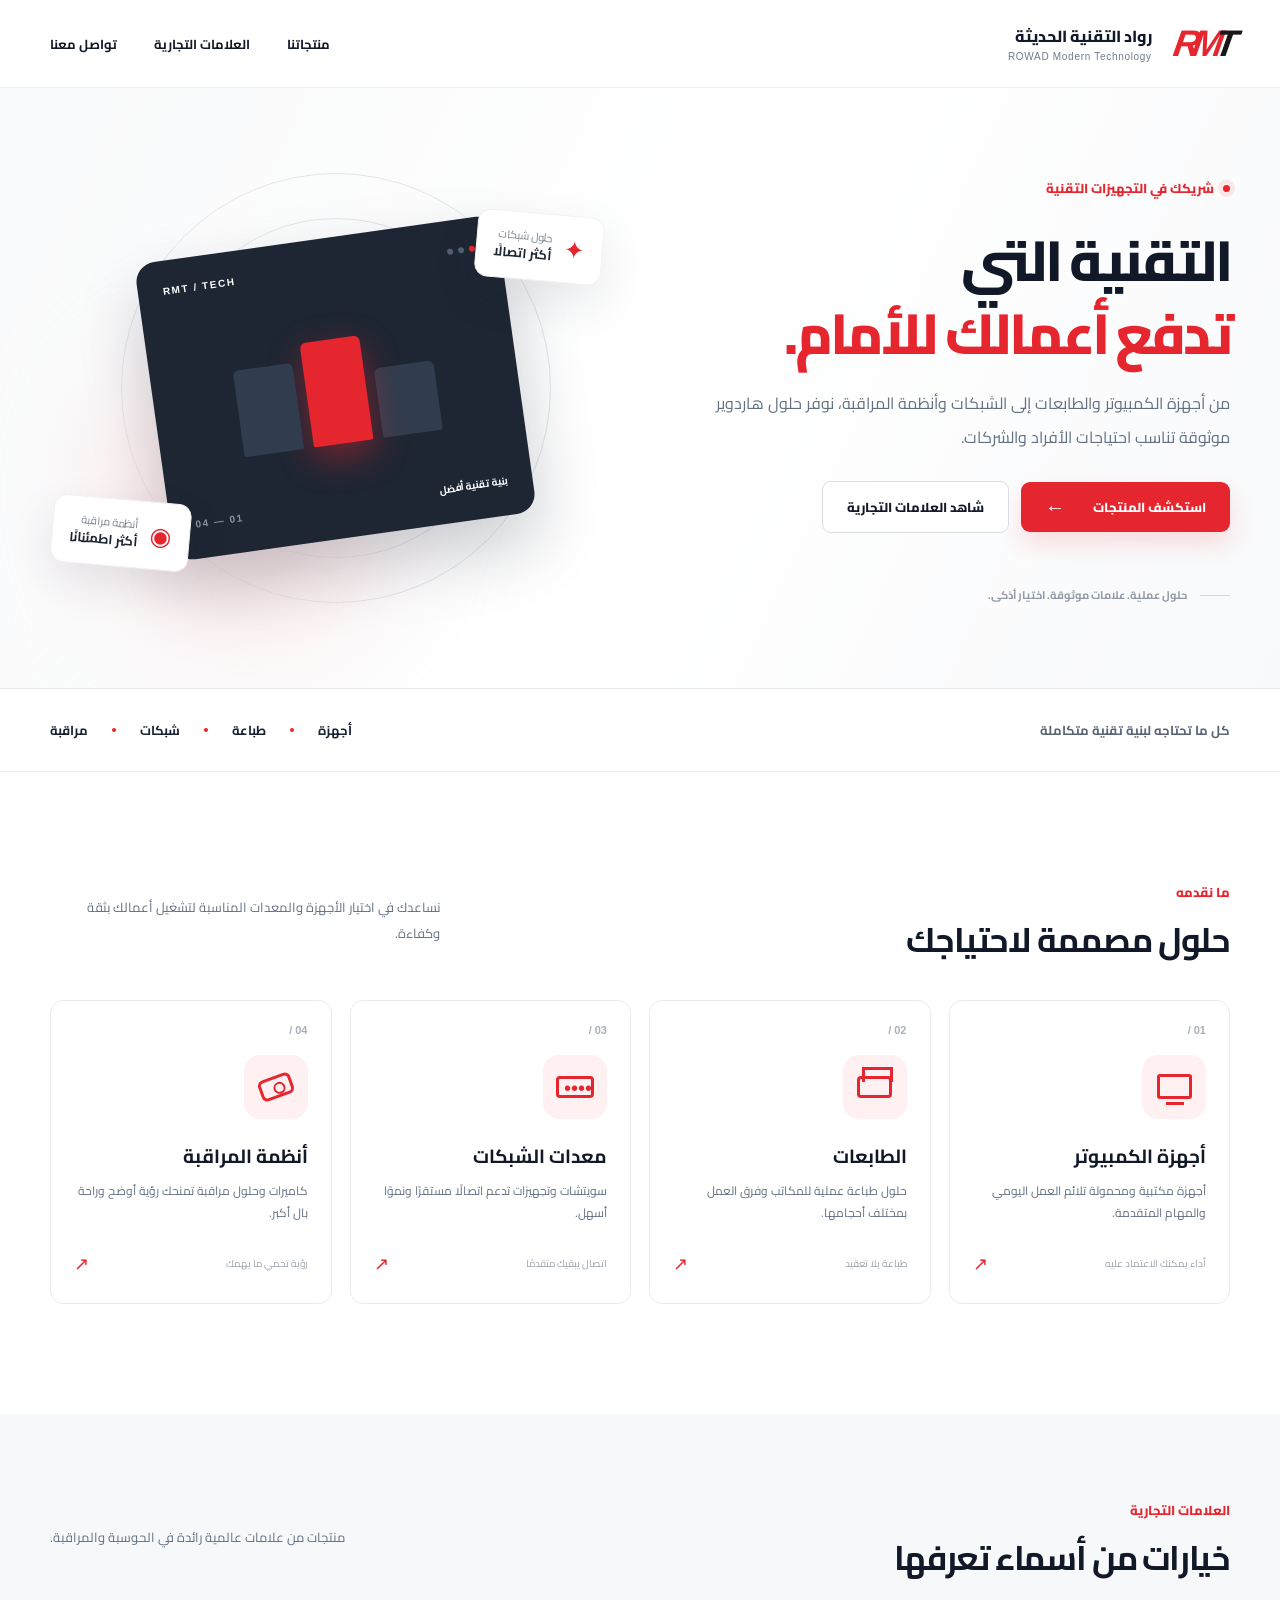
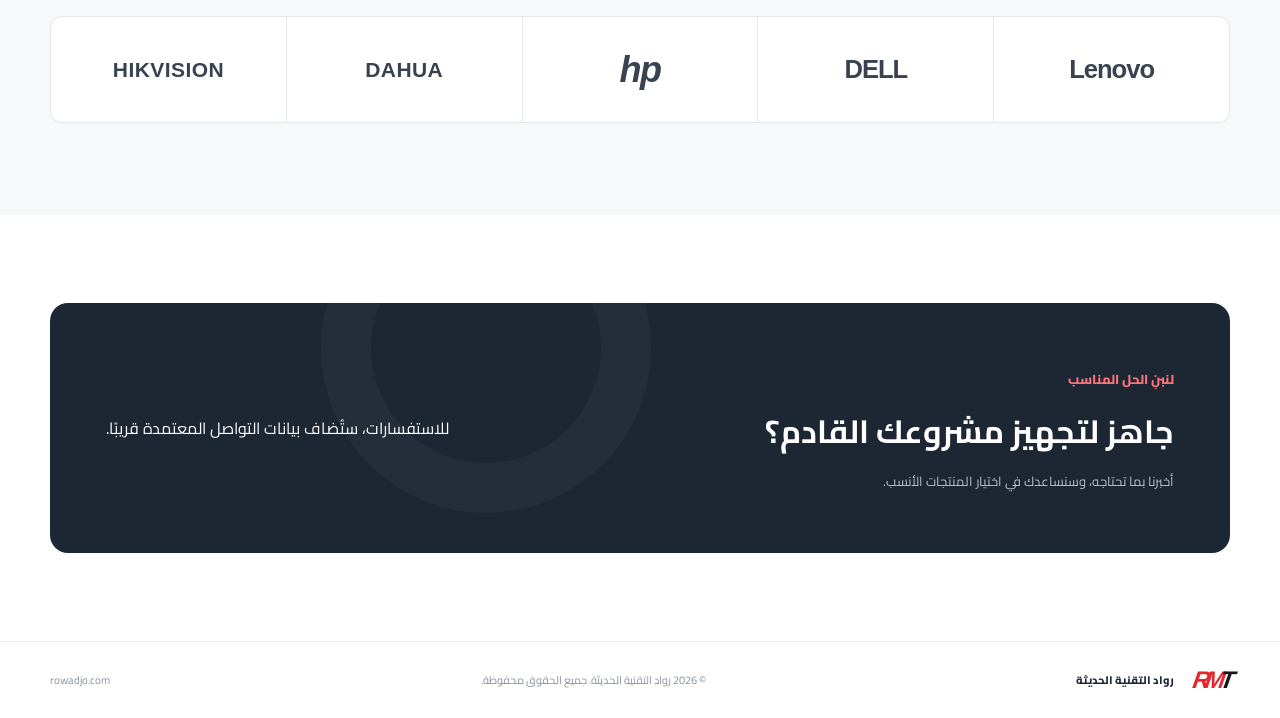
==== index.html @ 0570c7be "Build Rowad Modern Technology website" ====
<!doctype html>
<html lang="ar" dir="rtl">
<head>
  <meta charset="utf-8">
  <meta name="viewport" content="width=device-width, initial-scale=1">
  <meta name="theme-color" content="#111827">
  <meta name="description" content="رواد التقنية الحديثة: حلول أجهزة الكمبيوتر والطابعات والشبكات وأنظمة المراقبة من علامات عالمية موثوقة في الأردن.">
  <title>رواد التقنية الحديثة | حلول تقنية لعملك</title>
  <link rel="icon" href="favicon.svg" type="image/svg+xml">
  <link rel="preconnect" href="https://fonts.googleapis.com">
  <link rel="preconnect" href="https://fonts.gstatic.com" crossorigin>
  <link href="https://fonts.googleapis.com/css2?family=Cairo:wght@400;500;600;700;800&display=swap" rel="stylesheet">
  <link rel="stylesheet" href="styles.css">
</head>
<body>
  <header class="site-header">
    <div class="container nav">
      <a class="brand" href="#top" aria-label="رواد التقنية الحديثة - الرئيسية">
        <span class="brand-mark" dir="ltr"><b>R</b><b>M</b><b>T</b></span>
        <span class="brand-copy"><strong>رواد التقنية الحديثة</strong><small>ROWAD Modern Technology</small></span>
      </a>
      <nav aria-label="التنقل الرئيسي"><a href="#solutions">منتجاتنا</a><a href="#brands">العلامات التجارية</a><a href="#contact">تواصل معنا</a></nav>
    </div>
  </header>
  <main id="top">
    <section class="hero">
      <div class="container hero-grid">
        <div class="hero-copy">
          <span class="eyebrow"><i></i> شريكك في التجهيزات التقنية</span>
          <h1>التقنية التي<br><em>تدفع أعمالك للأمام.</em></h1>
          <p>من أجهزة الكمبيوتر والطابعات إلى الشبكات وأنظمة المراقبة، نوفر حلول هاردوير موثوقة تناسب احتياجات الأفراد والشركات.</p>
          <div class="hero-actions"><a class="button button-primary" href="#solutions">استكشف المنتجات <span>←</span></a><a class="button button-ghost" href="#brands">شاهد العلامات التجارية</a></div>
          <div class="hero-note"><span class="line"></span> حلول عملية. علامات موثوقة. اختيار أذكى.</div>
        </div>
        <div class="hero-art" aria-hidden="true"><div class="orbit orbit-one"></div><div class="orbit orbit-two"></div><div class="art-card main-card"><div class="art-card-top"><span class="dots"><i></i><i></i><i></i></span><span>RMT / TECH</span></div><div class="screen-symbol"><div></div><div></div><div></div></div><div class="art-card-bottom"><span>بنية تقنية أفضل</span><b>01 — 04</b></div></div><div class="float-card float-network"><span class="icon">✦</span><span>حلول شبكات<br><b>أكثر اتصالًا</b></span></div><div class="float-card float-security"><span class="icon">◉</span><span>أنظمة مراقبة<br><b>أكثر اطمئنانًا</b></span></div><div class="red-glow"></div></div>
      </div>
    </section>
    <section class="trust-strip"><div class="container"><span>كل ما تحتاجه لبنية تقنية متكاملة</span><div><b>أجهزة</b><i></i><b>طباعة</b><i></i><b>شبكات</b><i></i><b>مراقبة</b></div></div></section>
    <section class="section solutions" id="solutions"><div class="container"><div class="section-head"><div><span class="section-kicker">ما نقدمه</span><h2>حلول مصممة لاحتياجك</h2></div><p>نساعدك في اختيار الأجهزة والمعدات المناسبة لتشغيل أعمالك بثقة وكفاءة.</p></div><div class="cards"><article class="product-card"><span class="product-number">01 /</span><div class="product-icon computer"><span></span></div><h3>أجهزة الكمبيوتر</h3><p>أجهزة مكتبية ومحمولة تلائم العمل اليومي والمهام المتقدمة.</p><span class="card-tail">أداء يمكنك الاعتماد عليه <b>↗</b></span></article><article class="product-card"><span class="product-number">02 /</span><div class="product-icon printer"><span></span></div><h3>الطابعات</h3><p>حلول طباعة عملية للمكاتب وفرق العمل بمختلف أحجامها.</p><span class="card-tail">طباعة بلا تعقيد <b>↗</b></span></article><article class="product-card"><span class="product-number">03 /</span><div class="product-icon network"><span></span></div><h3>معدات الشبكات</h3><p>سويتشات وتجهيزات تدعم اتصالًا مستقرًا ونموًا أسهل.</p><span class="card-tail">اتصال يبقيك متقدمًا <b>↗</b></span></article><article class="product-card"><span class="product-number">04 /</span><div class="product-icon camera"><span></span></div><h3>أنظمة المراقبة</h3><p>كاميرات وحلول مراقبة تمنحك رؤية أوضح وراحة بال أكبر.</p><span class="card-tail">رؤية تحمي ما يهمك <b>↗</b></span></article></div></div></section>
    <section class="brands-section" id="brands"><div class="container"><div class="section-head"><div><span class="section-kicker">العلامات التجارية</span><h2>خيارات من أسماء تعرفها</h2></div><p>منتجات من علامات عالمية رائدة في الحوسبة والمراقبة.</p></div><div class="brand-list" aria-label="العلامات التجارية"><span>Lenovo</span><span>DELL</span><span>hp</span><span>DAHUA</span><span>HIKVISION</span></div></div></section>
    <section class="contact-section" id="contact"><div class="container contact-panel"><div><span class="section-kicker">لنبنِ الحل المناسب</span><h2>جاهز لتجهيز مشروعك القادم؟</h2><p>أخبرنا بما تحتاجه، وسنساعدك في اختيار المنتجات الأنسب.</p></div><span class="contact-pending">للاستفسارات، ستُضاف بيانات التواصل المعتمدة قريبًا.</span></div></section>
  </main>
  <footer><div class="container footer-inner"><div class="footer-brand"><span class="brand-mark" dir="ltr"><b>R</b><b>M</b><b>T</b></span><span>رواد التقنية الحديثة</span></div><span>© <span id="year">2026</span> رواد التقنية الحديثة. جميع الحقوق محفوظة.</span><span>rowadjo.com</span></div></footer>
  <script>document.getElementById('year').textContent = new Date().getFullYear();</script>
</body>
</html>
---- styles.css ----
:root{--ink:#111827;--muted:#627082;--red:#e6262f;--pale:#f5f6f8;--line:#e9ebef}*{box-sizing:border-box}html{scroll-behavior:smooth}body{margin:0;font-family:Cairo,Tahoma,sans-serif;color:var(--ink);background:#fff}a{text-decoration:none;color:inherit}.container{width:min(1180px,calc(100% - 48px));margin:auto}.site-header{height:88px;background:#fff;border-bottom:1px solid #eef0f2;position:relative;z-index:5}.nav,.nav nav,.brand,.hero-actions,.section-head,.trust-strip .container,.trust-strip .container>div,.footer-inner,.footer-brand{display:flex;align-items:center}.nav{height:100%;justify-content:space-between}.brand{gap:15px}.brand-mark{display:flex;align-items:center;letter-spacing:-8px;font:bold italic 37px Arial,sans-serif;line-height:1;padding-left:7px;transform:skewX(-9deg)}.brand-mark b:nth-child(-n+2){color:var(--red)}.brand-mark b:last-child{color:#17171b}.brand-copy{display:flex;flex-direction:column;line-height:1.25}.brand-copy strong{font-size:16px;font-weight:800}.brand-copy small{font:10px Arial,sans-serif;color:#737b86;letter-spacing:.07em;margin-top:5px}.nav nav{gap:37px;font-size:13px;font-weight:700}.nav nav a:hover,footer a:hover{color:var(--red)}.hero{background:linear-gradient(115deg,#f9fafb 0%,#fff 54%,#f8f9fb 100%);overflow:hidden}.hero-grid{min-height:600px;display:grid;grid-template-columns:1fr 1fr;align-items:center;gap:38px}.hero-copy{padding:58px 0}.eyebrow,.section-kicker{font-size:13px;font-weight:800;color:var(--red)}.eyebrow{display:inline-flex;align-items:center;gap:9px}.eyebrow i{width:7px;height:7px;border-radius:50%;background:var(--red);box-shadow:0 0 0 5px #fce7e8}.hero h1{font-size:clamp(40px,4.4vw,64px);line-height:1.3;letter-spacing:-.055em;margin:23px 0 17px;font-weight:800}.hero h1 em{font-style:normal;color:var(--red)}.hero-copy>p{max-width:560px;font-size:16px;line-height:2.1;color:var(--muted);margin:0 0 27px}.hero-actions{gap:12px;flex-wrap:wrap}.button{display:inline-flex;align-items:center;justify-content:center;gap:28px;padding:13px 24px;border-radius:9px;font-size:13px;font-weight:800;transition:.2s}.button:hover{transform:translateY(-2px)}.button-primary{color:#fff;background:var(--red);box-shadow:0 12px 25px #e6262f26}.button-primary span,.button-light span{font-size:20px;line-height:1}.button-ghost{border:1px solid #d9dde2;background:#fff}.hero-note{display:flex;align-items:center;gap:13px;color:#929aa5;font-size:11px;font-weight:700;margin-top:52px}.line{width:30px;height:1px;background:#d3d8de}.hero-art{height:500px;position:relative;display:flex;align-items:center;justify-content:center}.orbit{position:absolute;border:1px solid #e3e6ea;border-radius:50%;width:430px;height:430px}.orbit-two{width:340px;height:340px}.main-card{position:relative;z-index:2;width:365px;height:300px;background:#1e2633;border-radius:20px;box-shadow:0 30px 65px #10182735;transform:rotate(-8deg);overflow:hidden;color:#fff;display:flex;flex-direction:column;justify-content:space-between;padding:25px}.art-card-top,.art-card-bottom{display:flex;justify-content:space-between;align-items:center;font:700 10px Arial,sans-serif;letter-spacing:.16em}.dots{display:flex;gap:5px}.dots i{width:6px;height:6px;border-radius:50%;background:#536072}.dots i:first-child{background:var(--red)}.screen-symbol{display:flex;align-items:flex-end;gap:10px;justify-content:center;height:120px}.screen-symbol div{width:60px;height:70px;background:#313d4e;border-radius:6px 6px 2px 2px}.screen-symbol div:nth-child(2){height:105px;background:var(--red);box-shadow:0 12px 35px #e6262f75}.screen-symbol div:nth-child(3){height:87px}.art-card-bottom{font-family:Cairo,sans-serif;letter-spacing:0}.art-card-bottom b{font:700 10px Arial,sans-serif;letter-spacing:.15em;color:#8992a0}.float-card{z-index:3;position:absolute;background:#fff;box-shadow:0 18px 45px #1c2b3a19;border:1px solid #f2f2f2;border-radius:13px;display:flex;align-items:center;gap:12px;padding:14px 17px;font-size:11px;line-height:1.5;color:#7a8490}.float-card b{color:#1d2633;font-size:13px}.float-network{top:75px;right:18px;transform:rotate(5deg)}.float-security{left:2px;bottom:72px;transform:rotate(5deg)}.icon{font-size:25px;color:var(--red)}.red-glow{position:absolute;width:250px;height:250px;border-radius:50%;background:#f9dfe1;filter:blur(65px);bottom:20px;left:70px}.trust-strip{background:#fff;border-block:1px solid var(--line)}.trust-strip .container{min-height:82px;justify-content:space-between;gap:20px}.trust-strip .container>span{font-size:13px;font-weight:700;color:#586474}.trust-strip .container>div{gap:24px;color:#192232;font-size:13px}.trust-strip i{width:4px;height:4px;border-radius:50%;background:var(--red)}.section{padding:104px 0 110px}.section-head{justify-content:space-between;gap:20px;margin-bottom:36px}.section-head h2{font-size:34px;letter-spacing:-.035em;margin:10px 0 0;line-height:1.4}.section-head p{max-width:390px;font-size:13px;line-height:2;color:var(--muted);margin:0}.cards{display:grid;grid-template-columns:repeat(4,1fr);gap:18px}.product-card{min-height:304px;border:1px solid var(--line);border-radius:13px;padding:23px;display:flex;flex-direction:column;transition:.25s;background:#fff}.product-card:hover{border-color:#f1b9bc;transform:translateY(-5px);box-shadow:0 20px 50px #1c26330d}.product-number{font:700 11px Arial,sans-serif;color:#aab1ba}.product-icon{width:64px;height:64px;border-radius:16px;background:#fff0f1;margin:19px 0 9px;display:grid;place-items:center}.product-icon span{position:relative;display:block;border:3px solid var(--red)}.computer span{width:35px;height:25px;border-radius:3px}.computer span:after{content:"";position:absolute;width:18px;height:3px;background:var(--red);bottom:-9px;left:6px}.printer span{width:35px;height:22px;border-radius:4px}.printer span:before{content:"";position:absolute;width:25px;height:12px;border:3px solid var(--red);border-bottom:0;top:-12px;left:2px}.network span{width:38px;height:22px;border-radius:4px}.network span:after{content:"••••";position:absolute;bottom:-5px;left:5px;color:var(--red);font:20px Arial}.camera span{width:34px;height:22px;border-radius:6px;transform:rotate(-20deg)}.camera span:after{content:"";position:absolute;width:8px;height:8px;border:2px solid var(--red);border-radius:50%;top:4px;left:11px}.product-card h3{font-size:19px;margin:10px 0 6px}.product-card p{font-size:12px;line-height:1.9;color:var(--muted);margin:0}.card-tail{margin-top:auto;padding-top:18px;font-size:10px;color:#9ba3ac;display:flex;justify-content:space-between;align-items:center}.card-tail b{font-size:18px;color:var(--red);font-weight:400}.brands-section{padding:80px 0 92px;background:#f7f8fa}.brands-section .section-head{margin-bottom:35px}.brand-list{display:grid;grid-template-columns:repeat(5,1fr);gap:1px;background:#e3e6ea;border:1px solid #e3e6ea;border-radius:12px;overflow:hidden}.brand-list span{height:105px;background:#fff;display:flex;align-items:center;justify-content:center;font:bold clamp(16px,2vw,28px) Arial,sans-serif;color:#394251;letter-spacing:-.04em}.brand-list span:nth-child(3){font-style:italic;font-size:36px}.brand-list span:nth-child(n+4){font-size:21px;letter-spacing:.02em}.contact-section{padding:88px 0}.contact-panel{background:#1d2633;color:#fff;border-radius:18px;min-height:250px;padding:50px 56px;display:flex;align-items:center;justify-content:space-between;gap:30px;position:relative;overflow:hidden}.contact-panel:after{content:"";position:absolute;width:230px;height:230px;border:50px solid #ffffff08;border-radius:50%;left:23%;top:-120px}.contact-panel .section-kicker{color:#ff7379}.contact-panel h2{font-size:32px;margin:8px 0}.contact-panel p{font-size:13px;color:#bac2cc;margin:0}.button-light{background:#fff;color:#1d2633;position:relative;z-index:1;white-space:nowrap}footer{border-top:1px solid var(--line);padding:26px 0;color:#88929d;font-size:11px}.footer-inner{justify-content:space-between;gap:20px}.footer-brand{gap:12px;color:#1d2633;font-weight:800}.footer-brand .brand-mark{font-size:24px;letter-spacing:-5px}footer a{direction:ltr}@media(max-width:900px){.hero-grid{grid-template-columns:1fr 1fr;gap:0}.hero-art{transform:scale(.77);transform-origin:center}.cards{grid-template-columns:repeat(2,1fr)}.nav nav{gap:17px}}@media(max-width:700px){.container{width:min(100% - 32px,520px)}.site-header{height:72px}.brand-copy strong{font-size:12px}.brand-copy small{font-size:8px}.brand-mark{font-size:29px;letter-spacing:-6px}.nav nav a:not(:last-child){display:none}.nav nav a{font-size:11px;color:var(--red)}.hero-grid{display:flex;flex-direction:column;min-height:auto;gap:0}.hero-copy{padding:62px 0 15px}.hero h1{font-size:40px}.hero-copy>p{font-size:14px}.hero-note{margin-top:33px}.hero-art{height:360px;width:100%;transform:scale(.72);margin:-48px 0 -25px}.trust-strip .container{flex-direction:column;justify-content:center;padding:17px 0;gap:6px}.trust-strip .container>div{gap:13px;font-size:11px}.section{padding:70px 0}.section-head{display:block}.section-head h2{font-size:27px}.section-head p{margin-top:12px}.cards{gap:12px}.product-card{padding:18px;min-height:285px}.product-card h3{font-size:16px}.product-card p{font-size:11px}.brand-list{grid-template-columns:repeat(2,1fr)}.brand-list span:last-child{grid-column:span 2}.brands-section{padding:70px 0}.contact-section{padding:60px 0}.contact-panel{padding:38px 26px;display:block}.contact-panel h2{font-size:25px}.contact-panel p{line-height:1.8}.contact-panel .button{margin-top:24px}.footer-inner{flex-direction:column;align-items:flex-start;gap:7px}}@media(max-width:380px){.hero h1{font-size:34px}.cards{grid-template-columns:1fr}.product-card{min-height:245px}.hero-art{transform:scale(.6);margin:-68px 0 -48px}.button{padding:12px 17px}}
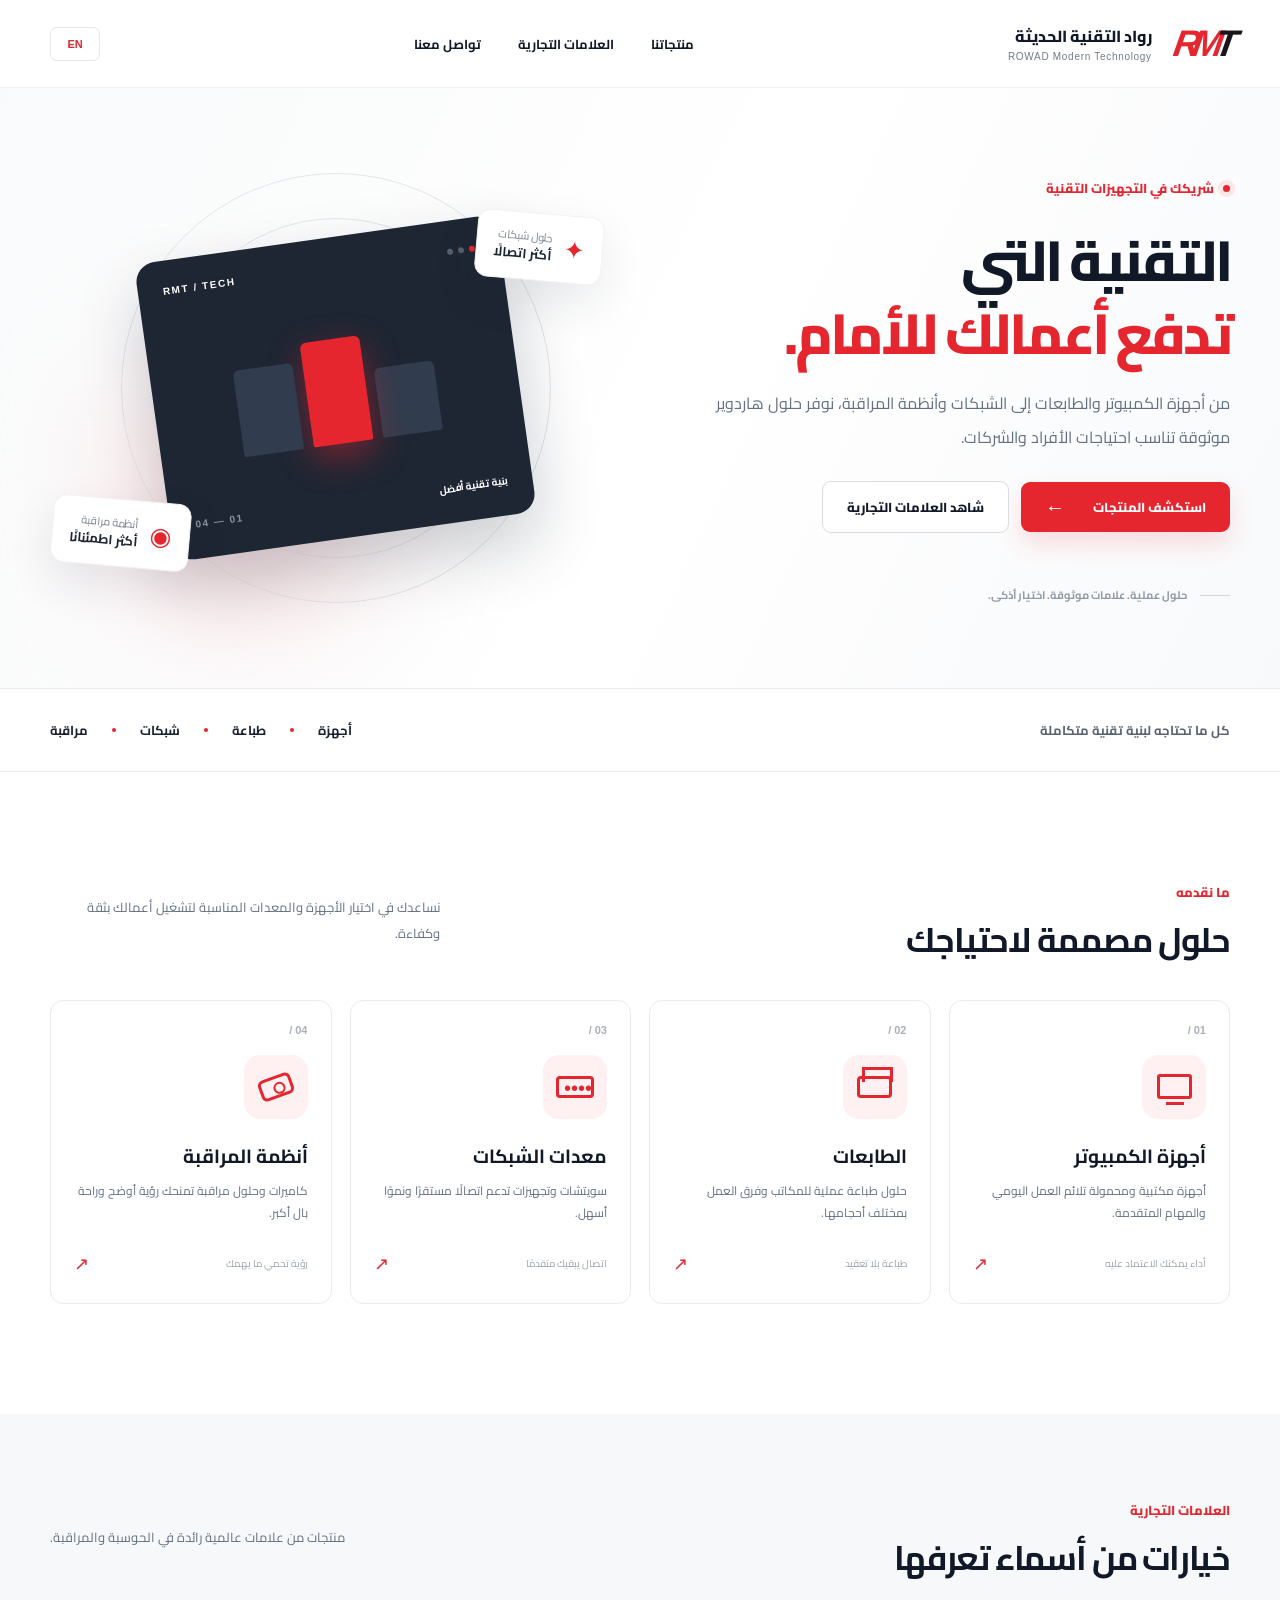
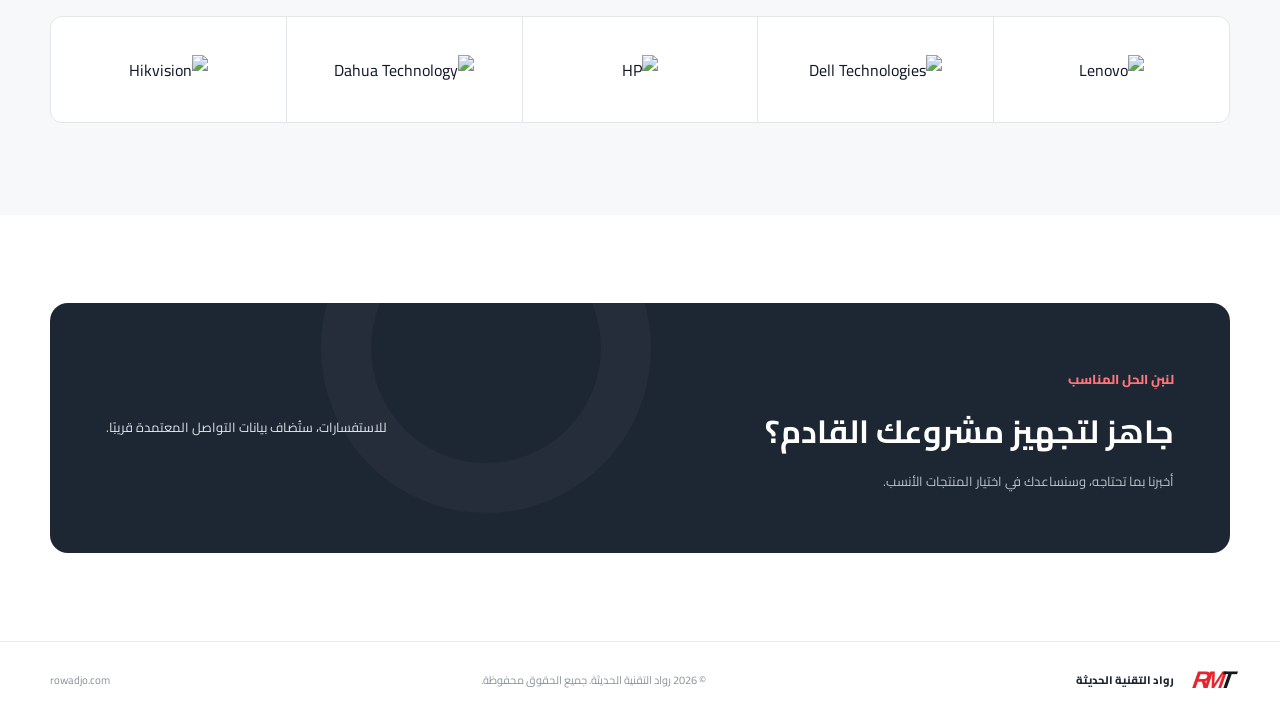
==== commit 5816dff3: "Add English page and brand logos" ====
--- a/index.html
+++ b/index.html
@@ -6,6 +6,9 @@
   <meta name="theme-color" content="#111827">
   <meta name="description" content="رواد التقنية الحديثة: حلول أجهزة الكمبيوتر والطابعات والشبكات وأنظمة المراقبة من علامات عالمية موثوقة في الأردن.">
   <title>رواد التقنية الحديثة | حلول تقنية لعملك</title>
+  <link rel="canonical" href="https://rowadjo.com/">
+  <link rel="alternate" hreflang="ar" href="https://rowadjo.com/">
+  <link rel="alternate" hreflang="en" href="https://rowadjo.com/en/">
   <link rel="icon" href="favicon.svg" type="image/svg+xml">
   <link rel="preconnect" href="https://fonts.googleapis.com">
   <link rel="preconnect" href="https://fonts.gstatic.com" crossorigin>
@@ -20,6 +23,7 @@
         <span class="brand-copy"><strong>رواد التقنية الحديثة</strong><small>ROWAD Modern Technology</small></span>
       </a>
       <nav aria-label="التنقل الرئيسي"><a href="#solutions">منتجاتنا</a><a href="#brands">العلامات التجارية</a><a href="#contact">تواصل معنا</a></nav>
+      <a class="lang-switch" href="en/" lang="en" aria-label="Switch to English">EN</a>
     </div>
   </header>
   <main id="top">
@@ -37,7 +41,7 @@
     </section>
     <section class="trust-strip"><div class="container"><span>كل ما تحتاجه لبنية تقنية متكاملة</span><div><b>أجهزة</b><i></i><b>طباعة</b><i></i><b>شبكات</b><i></i><b>مراقبة</b></div></div></section>
     <section class="section solutions" id="solutions"><div class="container"><div class="section-head"><div><span class="section-kicker">ما نقدمه</span><h2>حلول مصممة لاحتياجك</h2></div><p>نساعدك في اختيار الأجهزة والمعدات المناسبة لتشغيل أعمالك بثقة وكفاءة.</p></div><div class="cards"><article class="product-card"><span class="product-number">01 /</span><div class="product-icon computer"><span></span></div><h3>أجهزة الكمبيوتر</h3><p>أجهزة مكتبية ومحمولة تلائم العمل اليومي والمهام المتقدمة.</p><span class="card-tail">أداء يمكنك الاعتماد عليه <b>↗</b></span></article><article class="product-card"><span class="product-number">02 /</span><div class="product-icon printer"><span></span></div><h3>الطابعات</h3><p>حلول طباعة عملية للمكاتب وفرق العمل بمختلف أحجامها.</p><span class="card-tail">طباعة بلا تعقيد <b>↗</b></span></article><article class="product-card"><span class="product-number">03 /</span><div class="product-icon network"><span></span></div><h3>معدات الشبكات</h3><p>سويتشات وتجهيزات تدعم اتصالًا مستقرًا ونموًا أسهل.</p><span class="card-tail">اتصال يبقيك متقدمًا <b>↗</b></span></article><article class="product-card"><span class="product-number">04 /</span><div class="product-icon camera"><span></span></div><h3>أنظمة المراقبة</h3><p>كاميرات وحلول مراقبة تمنحك رؤية أوضح وراحة بال أكبر.</p><span class="card-tail">رؤية تحمي ما يهمك <b>↗</b></span></article></div></div></section>
-    <section class="brands-section" id="brands"><div class="container"><div class="section-head"><div><span class="section-kicker">العلامات التجارية</span><h2>خيارات من أسماء تعرفها</h2></div><p>منتجات من علامات عالمية رائدة في الحوسبة والمراقبة.</p></div><div class="brand-list" aria-label="العلامات التجارية"><span>Lenovo</span><span>DELL</span><span>hp</span><span>DAHUA</span><span>HIKVISION</span></div></div></section>
+    <section class="brands-section" id="brands"><div class="container"><div class="section-head"><div><span class="section-kicker">العلامات التجارية</span><h2>خيارات من أسماء تعرفها</h2></div><p>منتجات من علامات عالمية رائدة في الحوسبة والمراقبة.</p></div><div class="brand-list" aria-label="العلامات التجارية"><div class="brand-logo"><img src="assets/brands/lenovo.svg" alt="Lenovo" loading="lazy"></div><div class="brand-logo"><img src="assets/brands/dell.svg" alt="Dell Technologies" loading="lazy"></div><div class="brand-logo"><img src="assets/brands/hp.svg" alt="HP" loading="lazy"></div><div class="brand-logo"><img src="assets/brands/dahua.svg" alt="Dahua Technology" loading="lazy"></div><div class="brand-logo"><img src="assets/brands/hikvision.svg" alt="Hikvision" loading="lazy"></div></div></div></section>
     <section class="contact-section" id="contact"><div class="container contact-panel"><div><span class="section-kicker">لنبنِ الحل المناسب</span><h2>جاهز لتجهيز مشروعك القادم؟</h2><p>أخبرنا بما تحتاجه، وسنساعدك في اختيار المنتجات الأنسب.</p></div><span class="contact-pending">للاستفسارات، ستُضاف بيانات التواصل المعتمدة قريبًا.</span></div></section>
   </main>
   <footer><div class="container footer-inner"><div class="footer-brand"><span class="brand-mark" dir="ltr"><b>R</b><b>M</b><b>T</b></span><span>رواد التقنية الحديثة</span></div><span>© <span id="year">2026</span> رواد التقنية الحديثة. جميع الحقوق محفوظة.</span><span>rowadjo.com</span></div></footer>
--- a/styles.css
+++ b/styles.css
@@ -1 +1,2 @@
 :root{--ink:#111827;--muted:#627082;--red:#e6262f;--pale:#f5f6f8;--line:#e9ebef}*{box-sizing:border-box}html{scroll-behavior:smooth}body{margin:0;font-family:Cairo,Tahoma,sans-serif;color:var(--ink);background:#fff}a{text-decoration:none;color:inherit}.container{width:min(1180px,calc(100% - 48px));margin:auto}.site-header{height:88px;background:#fff;border-bottom:1px solid #eef0f2;position:relative;z-index:5}.nav,.nav nav,.brand,.hero-actions,.section-head,.trust-strip .container,.trust-strip .container>div,.footer-inner,.footer-brand{display:flex;align-items:center}.nav{height:100%;justify-content:space-between}.brand{gap:15px}.brand-mark{display:flex;align-items:center;letter-spacing:-8px;font:bold italic 37px Arial,sans-serif;line-height:1;padding-left:7px;transform:skewX(-9deg)}.brand-mark b:nth-child(-n+2){color:var(--red)}.brand-mark b:last-child{color:#17171b}.brand-copy{display:flex;flex-direction:column;line-height:1.25}.brand-copy strong{font-size:16px;font-weight:800}.brand-copy small{font:10px Arial,sans-serif;color:#737b86;letter-spacing:.07em;margin-top:5px}.nav nav{gap:37px;font-size:13px;font-weight:700}.nav nav a:hover,footer a:hover{color:var(--red)}.hero{background:linear-gradient(115deg,#f9fafb 0%,#fff 54%,#f8f9fb 100%);overflow:hidden}.hero-grid{min-height:600px;display:grid;grid-template-columns:1fr 1fr;align-items:center;gap:38px}.hero-copy{padding:58px 0}.eyebrow,.section-kicker{font-size:13px;font-weight:800;color:var(--red)}.eyebrow{display:inline-flex;align-items:center;gap:9px}.eyebrow i{width:7px;height:7px;border-radius:50%;background:var(--red);box-shadow:0 0 0 5px #fce7e8}.hero h1{font-size:clamp(40px,4.4vw,64px);line-height:1.3;letter-spacing:-.055em;margin:23px 0 17px;font-weight:800}.hero h1 em{font-style:normal;color:var(--red)}.hero-copy>p{max-width:560px;font-size:16px;line-height:2.1;color:var(--muted);margin:0 0 27px}.hero-actions{gap:12px;flex-wrap:wrap}.button{display:inline-flex;align-items:center;justify-content:center;gap:28px;padding:13px 24px;border-radius:9px;font-size:13px;font-weight:800;transition:.2s}.button:hover{transform:translateY(-2px)}.button-primary{color:#fff;background:var(--red);box-shadow:0 12px 25px #e6262f26}.button-primary span,.button-light span{font-size:20px;line-height:1}.button-ghost{border:1px solid #d9dde2;background:#fff}.hero-note{display:flex;align-items:center;gap:13px;color:#929aa5;font-size:11px;font-weight:700;margin-top:52px}.line{width:30px;height:1px;background:#d3d8de}.hero-art{height:500px;position:relative;display:flex;align-items:center;justify-content:center}.orbit{position:absolute;border:1px solid #e3e6ea;border-radius:50%;width:430px;height:430px}.orbit-two{width:340px;height:340px}.main-card{position:relative;z-index:2;width:365px;height:300px;background:#1e2633;border-radius:20px;box-shadow:0 30px 65px #10182735;transform:rotate(-8deg);overflow:hidden;color:#fff;display:flex;flex-direction:column;justify-content:space-between;padding:25px}.art-card-top,.art-card-bottom{display:flex;justify-content:space-between;align-items:center;font:700 10px Arial,sans-serif;letter-spacing:.16em}.dots{display:flex;gap:5px}.dots i{width:6px;height:6px;border-radius:50%;background:#536072}.dots i:first-child{background:var(--red)}.screen-symbol{display:flex;align-items:flex-end;gap:10px;justify-content:center;height:120px}.screen-symbol div{width:60px;height:70px;background:#313d4e;border-radius:6px 6px 2px 2px}.screen-symbol div:nth-child(2){height:105px;background:var(--red);box-shadow:0 12px 35px #e6262f75}.screen-symbol div:nth-child(3){height:87px}.art-card-bottom{font-family:Cairo,sans-serif;letter-spacing:0}.art-card-bottom b{font:700 10px Arial,sans-serif;letter-spacing:.15em;color:#8992a0}.float-card{z-index:3;position:absolute;background:#fff;box-shadow:0 18px 45px #1c2b3a19;border:1px solid #f2f2f2;border-radius:13px;display:flex;align-items:center;gap:12px;padding:14px 17px;font-size:11px;line-height:1.5;color:#7a8490}.float-card b{color:#1d2633;font-size:13px}.float-network{top:75px;right:18px;transform:rotate(5deg)}.float-security{left:2px;bottom:72px;transform:rotate(5deg)}.icon{font-size:25px;color:var(--red)}.red-glow{position:absolute;width:250px;height:250px;border-radius:50%;background:#f9dfe1;filter:blur(65px);bottom:20px;left:70px}.trust-strip{background:#fff;border-block:1px solid var(--line)}.trust-strip .container{min-height:82px;justify-content:space-between;gap:20px}.trust-strip .container>span{font-size:13px;font-weight:700;color:#586474}.trust-strip .container>div{gap:24px;color:#192232;font-size:13px}.trust-strip i{width:4px;height:4px;border-radius:50%;background:var(--red)}.section{padding:104px 0 110px}.section-head{justify-content:space-between;gap:20px;margin-bottom:36px}.section-head h2{font-size:34px;letter-spacing:-.035em;margin:10px 0 0;line-height:1.4}.section-head p{max-width:390px;font-size:13px;line-height:2;color:var(--muted);margin:0}.cards{display:grid;grid-template-columns:repeat(4,1fr);gap:18px}.product-card{min-height:304px;border:1px solid var(--line);border-radius:13px;padding:23px;display:flex;flex-direction:column;transition:.25s;background:#fff}.product-card:hover{border-color:#f1b9bc;transform:translateY(-5px);box-shadow:0 20px 50px #1c26330d}.product-number{font:700 11px Arial,sans-serif;color:#aab1ba}.product-icon{width:64px;height:64px;border-radius:16px;background:#fff0f1;margin:19px 0 9px;display:grid;place-items:center}.product-icon span{position:relative;display:block;border:3px solid var(--red)}.computer span{width:35px;height:25px;border-radius:3px}.computer span:after{content:"";position:absolute;width:18px;height:3px;background:var(--red);bottom:-9px;left:6px}.printer span{width:35px;height:22px;border-radius:4px}.printer span:before{content:"";position:absolute;width:25px;height:12px;border:3px solid var(--red);border-bottom:0;top:-12px;left:2px}.network span{width:38px;height:22px;border-radius:4px}.network span:after{content:"••••";position:absolute;bottom:-5px;left:5px;color:var(--red);font:20px Arial}.camera span{width:34px;height:22px;border-radius:6px;transform:rotate(-20deg)}.camera span:after{content:"";position:absolute;width:8px;height:8px;border:2px solid var(--red);border-radius:50%;top:4px;left:11px}.product-card h3{font-size:19px;margin:10px 0 6px}.product-card p{font-size:12px;line-height:1.9;color:var(--muted);margin:0}.card-tail{margin-top:auto;padding-top:18px;font-size:10px;color:#9ba3ac;display:flex;justify-content:space-between;align-items:center}.card-tail b{font-size:18px;color:var(--red);font-weight:400}.brands-section{padding:80px 0 92px;background:#f7f8fa}.brands-section .section-head{margin-bottom:35px}.brand-list{display:grid;grid-template-columns:repeat(5,1fr);gap:1px;background:#e3e6ea;border:1px solid #e3e6ea;border-radius:12px;overflow:hidden}.brand-list span{height:105px;background:#fff;display:flex;align-items:center;justify-content:center;font:bold clamp(16px,2vw,28px) Arial,sans-serif;color:#394251;letter-spacing:-.04em}.brand-list span:nth-child(3){font-style:italic;font-size:36px}.brand-list span:nth-child(n+4){font-size:21px;letter-spacing:.02em}.contact-section{padding:88px 0}.contact-panel{background:#1d2633;color:#fff;border-radius:18px;min-height:250px;padding:50px 56px;display:flex;align-items:center;justify-content:space-between;gap:30px;position:relative;overflow:hidden}.contact-panel:after{content:"";position:absolute;width:230px;height:230px;border:50px solid #ffffff08;border-radius:50%;left:23%;top:-120px}.contact-panel .section-kicker{color:#ff7379}.contact-panel h2{font-size:32px;margin:8px 0}.contact-panel p{font-size:13px;color:#bac2cc;margin:0}.button-light{background:#fff;color:#1d2633;position:relative;z-index:1;white-space:nowrap}footer{border-top:1px solid var(--line);padding:26px 0;color:#88929d;font-size:11px}.footer-inner{justify-content:space-between;gap:20px}.footer-brand{gap:12px;color:#1d2633;font-weight:800}.footer-brand .brand-mark{font-size:24px;letter-spacing:-5px}footer a{direction:ltr}@media(max-width:900px){.hero-grid{grid-template-columns:1fr 1fr;gap:0}.hero-art{transform:scale(.77);transform-origin:center}.cards{grid-template-columns:repeat(2,1fr)}.nav nav{gap:17px}}@media(max-width:700px){.container{width:min(100% - 32px,520px)}.site-header{height:72px}.brand-copy strong{font-size:12px}.brand-copy small{font-size:8px}.brand-mark{font-size:29px;letter-spacing:-6px}.nav nav a:not(:last-child){display:none}.nav nav a{font-size:11px;color:var(--red)}.hero-grid{display:flex;flex-direction:column;min-height:auto;gap:0}.hero-copy{padding:62px 0 15px}.hero h1{font-size:40px}.hero-copy>p{font-size:14px}.hero-note{margin-top:33px}.hero-art{height:360px;width:100%;transform:scale(.72);margin:-48px 0 -25px}.trust-strip .container{flex-direction:column;justify-content:center;padding:17px 0;gap:6px}.trust-strip .container>div{gap:13px;font-size:11px}.section{padding:70px 0}.section-head{display:block}.section-head h2{font-size:27px}.section-head p{margin-top:12px}.cards{gap:12px}.product-card{padding:18px;min-height:285px}.product-card h3{font-size:16px}.product-card p{font-size:11px}.brand-list{grid-template-columns:repeat(2,1fr)}.brand-list span:last-child{grid-column:span 2}.brands-section{padding:70px 0}.contact-section{padding:60px 0}.contact-panel{padding:38px 26px;display:block}.contact-panel h2{font-size:25px}.contact-panel p{line-height:1.8}.contact-panel .button{margin-top:24px}.footer-inner{flex-direction:column;align-items:flex-start;gap:7px}}@media(max-width:380px){.hero h1{font-size:34px}.cards{grid-template-columns:1fr}.product-card{min-height:245px}.hero-art{transform:scale(.6);margin:-68px 0 -48px}.button{padding:12px 17px}}
+.lang-switch{display:inline-flex;align-items:center;justify-content:center;min-width:50px;height:34px;padding:0 10px;border:1px solid #e5e7eb;border-radius:7px;color:#e6262f;font:800 11px Arial,sans-serif;white-space:nowrap}.lang-switch:hover{background:#fff0f1;border-color:#f1b9bc}.brand-list .brand-logo{height:105px;background:#fff;display:flex;align-items:center;justify-content:center;padding:20px}.brand-list .brand-logo img{display:block;max-width:100%;max-height:66px;width:auto;height:auto;object-fit:contain}.brand-list .brand-logo:nth-child(3) img{max-height:58px}.brand-list .brand-logo:nth-child(4) img{max-height:72px}.contact-pending{position:relative;z-index:1;display:inline-block;color:#e1e5ea;font-size:13px;max-width:320px;line-height:1.8}.english-page{font-family:Inter,Arial,sans-serif}.english-page .brand-copy small{font-family:Cairo,Tahoma,sans-serif;font-size:11px}.english-page .hero h1{letter-spacing:-.055em;line-height:1.14}.english-page .hero-copy>p{line-height:1.8}.english-page .art-card-bottom,.english-page .float-card{font-family:Inter,Arial,sans-serif}.english-page .section-head p,.english-page .product-card p{line-height:1.7}.english-page .product-card h3{font-size:18px}.english-page .contact-panel p{line-height:1.7}@media(max-width:700px){.brand-list .brand-logo:last-child{grid-column:span 2}.brand-list .brand-logo{height:94px;padding:18px}.brand-list .brand-logo img{max-height:58px}.english-page .hero h1{font-size:38px}.english-page .brand-copy strong{font-size:11px}.english-page .brand-copy small{font-size:9px}.english-page .trust-strip .container>div{gap:10px;font-size:10px}}@media(max-width:380px){.nav{gap:7px}.nav nav a{font-size:10px}.lang-switch{min-width:42px;padding:0 6px}.english-page .hero h1{font-size:32px}}
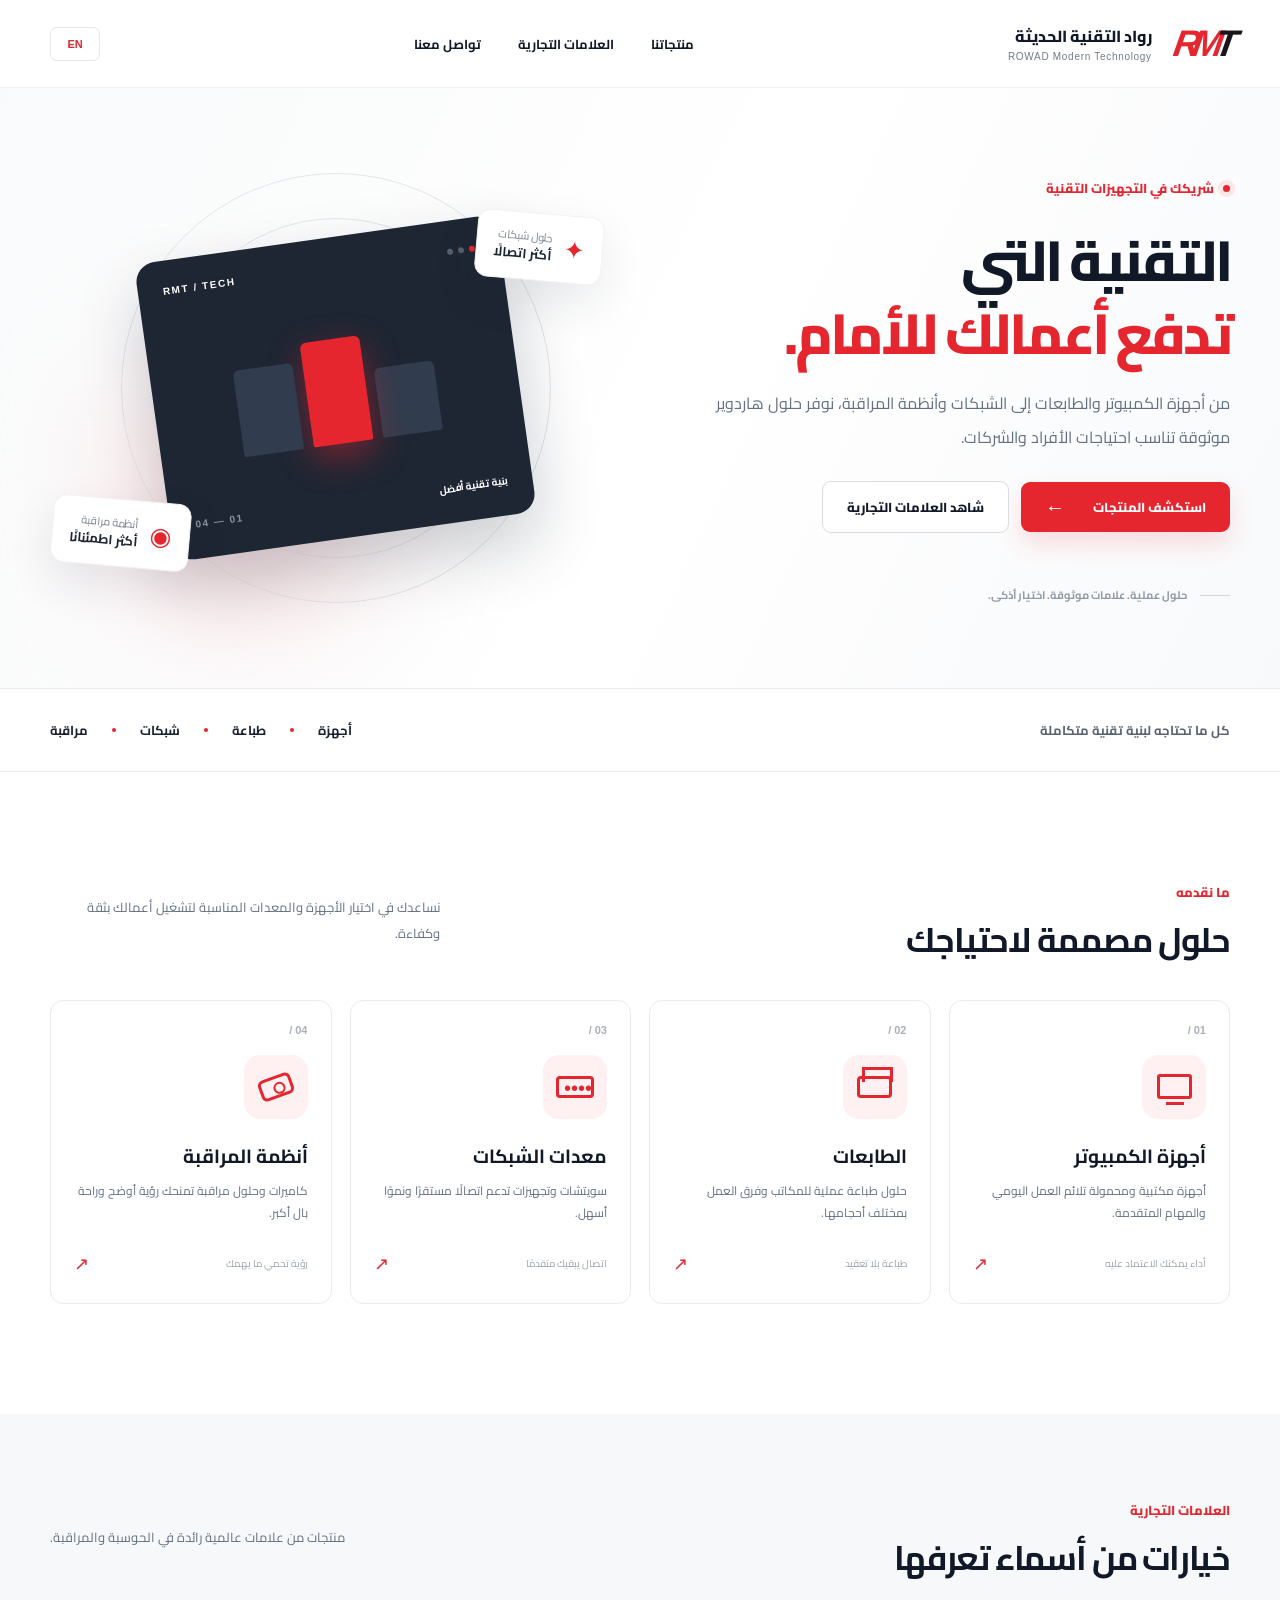
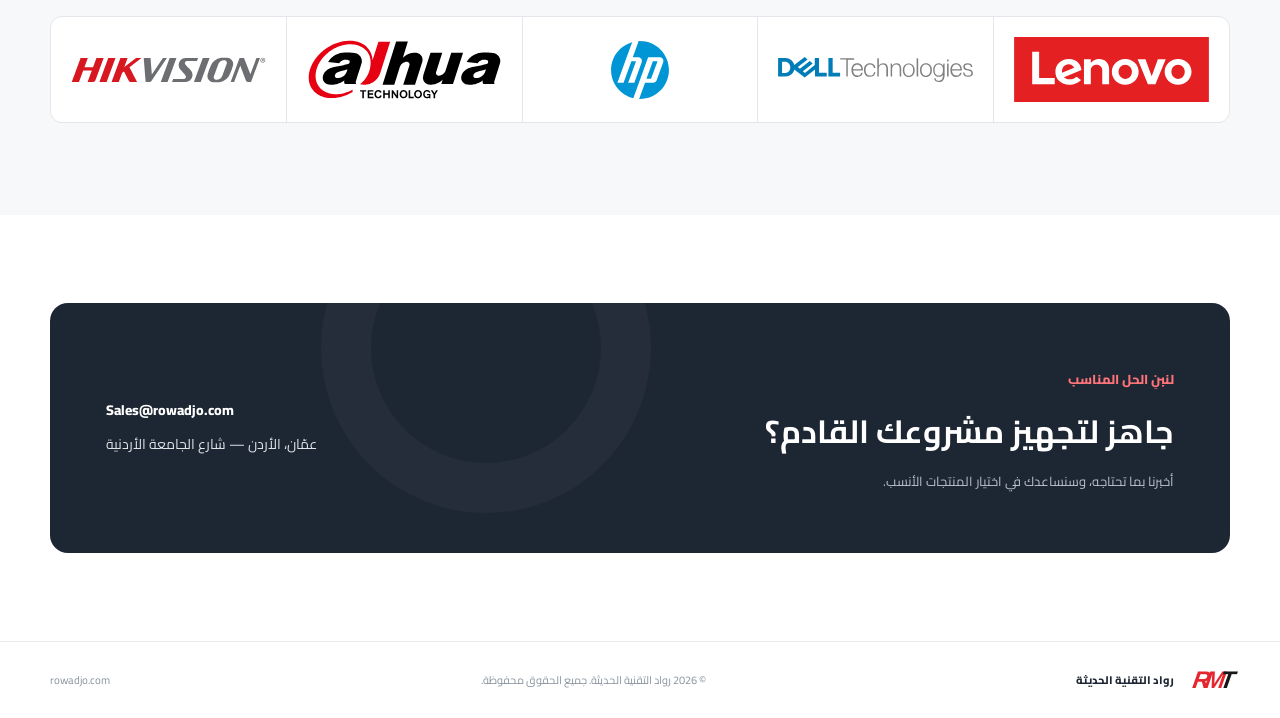
==== commit 77d74da3: "Add sales email and Amman address" ====
--- a/index.html
+++ b/index.html
@@ -42,7 +42,7 @@
     <section class="trust-strip"><div class="container"><span>كل ما تحتاجه لبنية تقنية متكاملة</span><div><b>أجهزة</b><i></i><b>طباعة</b><i></i><b>شبكات</b><i></i><b>مراقبة</b></div></div></section>
     <section class="section solutions" id="solutions"><div class="container"><div class="section-head"><div><span class="section-kicker">ما نقدمه</span><h2>حلول مصممة لاحتياجك</h2></div><p>نساعدك في اختيار الأجهزة والمعدات المناسبة لتشغيل أعمالك بثقة وكفاءة.</p></div><div class="cards"><article class="product-card"><span class="product-number">01 /</span><div class="product-icon computer"><span></span></div><h3>أجهزة الكمبيوتر</h3><p>أجهزة مكتبية ومحمولة تلائم العمل اليومي والمهام المتقدمة.</p><span class="card-tail">أداء يمكنك الاعتماد عليه <b>↗</b></span></article><article class="product-card"><span class="product-number">02 /</span><div class="product-icon printer"><span></span></div><h3>الطابعات</h3><p>حلول طباعة عملية للمكاتب وفرق العمل بمختلف أحجامها.</p><span class="card-tail">طباعة بلا تعقيد <b>↗</b></span></article><article class="product-card"><span class="product-number">03 /</span><div class="product-icon network"><span></span></div><h3>معدات الشبكات</h3><p>سويتشات وتجهيزات تدعم اتصالًا مستقرًا ونموًا أسهل.</p><span class="card-tail">اتصال يبقيك متقدمًا <b>↗</b></span></article><article class="product-card"><span class="product-number">04 /</span><div class="product-icon camera"><span></span></div><h3>أنظمة المراقبة</h3><p>كاميرات وحلول مراقبة تمنحك رؤية أوضح وراحة بال أكبر.</p><span class="card-tail">رؤية تحمي ما يهمك <b>↗</b></span></article></div></div></section>
     <section class="brands-section" id="brands"><div class="container"><div class="section-head"><div><span class="section-kicker">العلامات التجارية</span><h2>خيارات من أسماء تعرفها</h2></div><p>منتجات من علامات عالمية رائدة في الحوسبة والمراقبة.</p></div><div class="brand-list" aria-label="العلامات التجارية"><div class="brand-logo"><img src="assets/brands/lenovo.svg" alt="Lenovo" loading="lazy"></div><div class="brand-logo"><img src="assets/brands/dell.svg" alt="Dell Technologies" loading="lazy"></div><div class="brand-logo"><img src="assets/brands/hp.svg" alt="HP" loading="lazy"></div><div class="brand-logo"><img src="assets/brands/dahua.svg" alt="Dahua Technology" loading="lazy"></div><div class="brand-logo"><img src="assets/brands/hikvision.svg" alt="Hikvision" loading="lazy"></div></div></div></section>
-    <section class="contact-section" id="contact"><div class="container contact-panel"><div><span class="section-kicker">لنبنِ الحل المناسب</span><h2>جاهز لتجهيز مشروعك القادم؟</h2><p>أخبرنا بما تحتاجه، وسنساعدك في اختيار المنتجات الأنسب.</p></div><span class="contact-pending">للاستفسارات، ستُضاف بيانات التواصل المعتمدة قريبًا.</span></div></section>
+    <section class="contact-section" id="contact"><div class="container contact-panel"><div><span class="section-kicker">لنبنِ الحل المناسب</span><h2>جاهز لتجهيز مشروعك القادم؟</h2><p>أخبرنا بما تحتاجه، وسنساعدك في اختيار المنتجات الأنسب.</p></div><div class="contact-details"><a href="mailto:Sales@rowadjo.com" dir="ltr">Sales@rowadjo.com</a><span>عمّان، الأردن — شارع الجامعة الأردنية</span></div></div></section>
   </main>
   <footer><div class="container footer-inner"><div class="footer-brand"><span class="brand-mark" dir="ltr"><b>R</b><b>M</b><b>T</b></span><span>رواد التقنية الحديثة</span></div><span>© <span id="year">2026</span> رواد التقنية الحديثة. جميع الحقوق محفوظة.</span><span>rowadjo.com</span></div></footer>
   <script>document.getElementById('year').textContent = new Date().getFullYear();</script>
--- a/styles.css
+++ b/styles.css
@@ -1,2 +1,3 @@
 :root{--ink:#111827;--muted:#627082;--red:#e6262f;--pale:#f5f6f8;--line:#e9ebef}*{box-sizing:border-box}html{scroll-behavior:smooth}body{margin:0;font-family:Cairo,Tahoma,sans-serif;color:var(--ink);background:#fff}a{text-decoration:none;color:inherit}.container{width:min(1180px,calc(100% - 48px));margin:auto}.site-header{height:88px;background:#fff;border-bottom:1px solid #eef0f2;position:relative;z-index:5}.nav,.nav nav,.brand,.hero-actions,.section-head,.trust-strip .container,.trust-strip .container>div,.footer-inner,.footer-brand{display:flex;align-items:center}.nav{height:100%;justify-content:space-between}.brand{gap:15px}.brand-mark{display:flex;align-items:center;letter-spacing:-8px;font:bold italic 37px Arial,sans-serif;line-height:1;padding-left:7px;transform:skewX(-9deg)}.brand-mark b:nth-child(-n+2){color:var(--red)}.brand-mark b:last-child{color:#17171b}.brand-copy{display:flex;flex-direction:column;line-height:1.25}.brand-copy strong{font-size:16px;font-weight:800}.brand-copy small{font:10px Arial,sans-serif;color:#737b86;letter-spacing:.07em;margin-top:5px}.nav nav{gap:37px;font-size:13px;font-weight:700}.nav nav a:hover,footer a:hover{color:var(--red)}.hero{background:linear-gradient(115deg,#f9fafb 0%,#fff 54%,#f8f9fb 100%);overflow:hidden}.hero-grid{min-height:600px;display:grid;grid-template-columns:1fr 1fr;align-items:center;gap:38px}.hero-copy{padding:58px 0}.eyebrow,.section-kicker{font-size:13px;font-weight:800;color:var(--red)}.eyebrow{display:inline-flex;align-items:center;gap:9px}.eyebrow i{width:7px;height:7px;border-radius:50%;background:var(--red);box-shadow:0 0 0 5px #fce7e8}.hero h1{font-size:clamp(40px,4.4vw,64px);line-height:1.3;letter-spacing:-.055em;margin:23px 0 17px;font-weight:800}.hero h1 em{font-style:normal;color:var(--red)}.hero-copy>p{max-width:560px;font-size:16px;line-height:2.1;color:var(--muted);margin:0 0 27px}.hero-actions{gap:12px;flex-wrap:wrap}.button{display:inline-flex;align-items:center;justify-content:center;gap:28px;padding:13px 24px;border-radius:9px;font-size:13px;font-weight:800;transition:.2s}.button:hover{transform:translateY(-2px)}.button-primary{color:#fff;background:var(--red);box-shadow:0 12px 25px #e6262f26}.button-primary span,.button-light span{font-size:20px;line-height:1}.button-ghost{border:1px solid #d9dde2;background:#fff}.hero-note{display:flex;align-items:center;gap:13px;color:#929aa5;font-size:11px;font-weight:700;margin-top:52px}.line{width:30px;height:1px;background:#d3d8de}.hero-art{height:500px;position:relative;display:flex;align-items:center;justify-content:center}.orbit{position:absolute;border:1px solid #e3e6ea;border-radius:50%;width:430px;height:430px}.orbit-two{width:340px;height:340px}.main-card{position:relative;z-index:2;width:365px;height:300px;background:#1e2633;border-radius:20px;box-shadow:0 30px 65px #10182735;transform:rotate(-8deg);overflow:hidden;color:#fff;display:flex;flex-direction:column;justify-content:space-between;padding:25px}.art-card-top,.art-card-bottom{display:flex;justify-content:space-between;align-items:center;font:700 10px Arial,sans-serif;letter-spacing:.16em}.dots{display:flex;gap:5px}.dots i{width:6px;height:6px;border-radius:50%;background:#536072}.dots i:first-child{background:var(--red)}.screen-symbol{display:flex;align-items:flex-end;gap:10px;justify-content:center;height:120px}.screen-symbol div{width:60px;height:70px;background:#313d4e;border-radius:6px 6px 2px 2px}.screen-symbol div:nth-child(2){height:105px;background:var(--red);box-shadow:0 12px 35px #e6262f75}.screen-symbol div:nth-child(3){height:87px}.art-card-bottom{font-family:Cairo,sans-serif;letter-spacing:0}.art-card-bottom b{font:700 10px Arial,sans-serif;letter-spacing:.15em;color:#8992a0}.float-card{z-index:3;position:absolute;background:#fff;box-shadow:0 18px 45px #1c2b3a19;border:1px solid #f2f2f2;border-radius:13px;display:flex;align-items:center;gap:12px;padding:14px 17px;font-size:11px;line-height:1.5;color:#7a8490}.float-card b{color:#1d2633;font-size:13px}.float-network{top:75px;right:18px;transform:rotate(5deg)}.float-security{left:2px;bottom:72px;transform:rotate(5deg)}.icon{font-size:25px;color:var(--red)}.red-glow{position:absolute;width:250px;height:250px;border-radius:50%;background:#f9dfe1;filter:blur(65px);bottom:20px;left:70px}.trust-strip{background:#fff;border-block:1px solid var(--line)}.trust-strip .container{min-height:82px;justify-content:space-between;gap:20px}.trust-strip .container>span{font-size:13px;font-weight:700;color:#586474}.trust-strip .container>div{gap:24px;color:#192232;font-size:13px}.trust-strip i{width:4px;height:4px;border-radius:50%;background:var(--red)}.section{padding:104px 0 110px}.section-head{justify-content:space-between;gap:20px;margin-bottom:36px}.section-head h2{font-size:34px;letter-spacing:-.035em;margin:10px 0 0;line-height:1.4}.section-head p{max-width:390px;font-size:13px;line-height:2;color:var(--muted);margin:0}.cards{display:grid;grid-template-columns:repeat(4,1fr);gap:18px}.product-card{min-height:304px;border:1px solid var(--line);border-radius:13px;padding:23px;display:flex;flex-direction:column;transition:.25s;background:#fff}.product-card:hover{border-color:#f1b9bc;transform:translateY(-5px);box-shadow:0 20px 50px #1c26330d}.product-number{font:700 11px Arial,sans-serif;color:#aab1ba}.product-icon{width:64px;height:64px;border-radius:16px;background:#fff0f1;margin:19px 0 9px;display:grid;place-items:center}.product-icon span{position:relative;display:block;border:3px solid var(--red)}.computer span{width:35px;height:25px;border-radius:3px}.computer span:after{content:"";position:absolute;width:18px;height:3px;background:var(--red);bottom:-9px;left:6px}.printer span{width:35px;height:22px;border-radius:4px}.printer span:before{content:"";position:absolute;width:25px;height:12px;border:3px solid var(--red);border-bottom:0;top:-12px;left:2px}.network span{width:38px;height:22px;border-radius:4px}.network span:after{content:"••••";position:absolute;bottom:-5px;left:5px;color:var(--red);font:20px Arial}.camera span{width:34px;height:22px;border-radius:6px;transform:rotate(-20deg)}.camera span:after{content:"";position:absolute;width:8px;height:8px;border:2px solid var(--red);border-radius:50%;top:4px;left:11px}.product-card h3{font-size:19px;margin:10px 0 6px}.product-card p{font-size:12px;line-height:1.9;color:var(--muted);margin:0}.card-tail{margin-top:auto;padding-top:18px;font-size:10px;color:#9ba3ac;display:flex;justify-content:space-between;align-items:center}.card-tail b{font-size:18px;color:var(--red);font-weight:400}.brands-section{padding:80px 0 92px;background:#f7f8fa}.brands-section .section-head{margin-bottom:35px}.brand-list{display:grid;grid-template-columns:repeat(5,1fr);gap:1px;background:#e3e6ea;border:1px solid #e3e6ea;border-radius:12px;overflow:hidden}.brand-list span{height:105px;background:#fff;display:flex;align-items:center;justify-content:center;font:bold clamp(16px,2vw,28px) Arial,sans-serif;color:#394251;letter-spacing:-.04em}.brand-list span:nth-child(3){font-style:italic;font-size:36px}.brand-list span:nth-child(n+4){font-size:21px;letter-spacing:.02em}.contact-section{padding:88px 0}.contact-panel{background:#1d2633;color:#fff;border-radius:18px;min-height:250px;padding:50px 56px;display:flex;align-items:center;justify-content:space-between;gap:30px;position:relative;overflow:hidden}.contact-panel:after{content:"";position:absolute;width:230px;height:230px;border:50px solid #ffffff08;border-radius:50%;left:23%;top:-120px}.contact-panel .section-kicker{color:#ff7379}.contact-panel h2{font-size:32px;margin:8px 0}.contact-panel p{font-size:13px;color:#bac2cc;margin:0}.button-light{background:#fff;color:#1d2633;position:relative;z-index:1;white-space:nowrap}footer{border-top:1px solid var(--line);padding:26px 0;color:#88929d;font-size:11px}.footer-inner{justify-content:space-between;gap:20px}.footer-brand{gap:12px;color:#1d2633;font-weight:800}.footer-brand .brand-mark{font-size:24px;letter-spacing:-5px}footer a{direction:ltr}@media(max-width:900px){.hero-grid{grid-template-columns:1fr 1fr;gap:0}.hero-art{transform:scale(.77);transform-origin:center}.cards{grid-template-columns:repeat(2,1fr)}.nav nav{gap:17px}}@media(max-width:700px){.container{width:min(100% - 32px,520px)}.site-header{height:72px}.brand-copy strong{font-size:12px}.brand-copy small{font-size:8px}.brand-mark{font-size:29px;letter-spacing:-6px}.nav nav a:not(:last-child){display:none}.nav nav a{font-size:11px;color:var(--red)}.hero-grid{display:flex;flex-direction:column;min-height:auto;gap:0}.hero-copy{padding:62px 0 15px}.hero h1{font-size:40px}.hero-copy>p{font-size:14px}.hero-note{margin-top:33px}.hero-art{height:360px;width:100%;transform:scale(.72);margin:-48px 0 -25px}.trust-strip .container{flex-direction:column;justify-content:center;padding:17px 0;gap:6px}.trust-strip .container>div{gap:13px;font-size:11px}.section{padding:70px 0}.section-head{display:block}.section-head h2{font-size:27px}.section-head p{margin-top:12px}.cards{gap:12px}.product-card{padding:18px;min-height:285px}.product-card h3{font-size:16px}.product-card p{font-size:11px}.brand-list{grid-template-columns:repeat(2,1fr)}.brand-list span:last-child{grid-column:span 2}.brands-section{padding:70px 0}.contact-section{padding:60px 0}.contact-panel{padding:38px 26px;display:block}.contact-panel h2{font-size:25px}.contact-panel p{line-height:1.8}.contact-panel .button{margin-top:24px}.footer-inner{flex-direction:column;align-items:flex-start;gap:7px}}@media(max-width:380px){.hero h1{font-size:34px}.cards{grid-template-columns:1fr}.product-card{min-height:245px}.hero-art{transform:scale(.6);margin:-68px 0 -48px}.button{padding:12px 17px}}
 .lang-switch{display:inline-flex;align-items:center;justify-content:center;min-width:50px;height:34px;padding:0 10px;border:1px solid #e5e7eb;border-radius:7px;color:#e6262f;font:800 11px Arial,sans-serif;white-space:nowrap}.lang-switch:hover{background:#fff0f1;border-color:#f1b9bc}.brand-list .brand-logo{height:105px;background:#fff;display:flex;align-items:center;justify-content:center;padding:20px}.brand-list .brand-logo img{display:block;max-width:100%;max-height:66px;width:auto;height:auto;object-fit:contain}.brand-list .brand-logo:nth-child(3) img{max-height:58px}.brand-list .brand-logo:nth-child(4) img{max-height:72px}.contact-pending{position:relative;z-index:1;display:inline-block;color:#e1e5ea;font-size:13px;max-width:320px;line-height:1.8}.english-page{font-family:Inter,Arial,sans-serif}.english-page .brand-copy small{font-family:Cairo,Tahoma,sans-serif;font-size:11px}.english-page .hero h1{letter-spacing:-.055em;line-height:1.14}.english-page .hero-copy>p{line-height:1.8}.english-page .art-card-bottom,.english-page .float-card{font-family:Inter,Arial,sans-serif}.english-page .section-head p,.english-page .product-card p{line-height:1.7}.english-page .product-card h3{font-size:18px}.english-page .contact-panel p{line-height:1.7}@media(max-width:700px){.brand-list .brand-logo:last-child{grid-column:span 2}.brand-list .brand-logo{height:94px;padding:18px}.brand-list .brand-logo img{max-height:58px}.english-page .hero h1{font-size:38px}.english-page .brand-copy strong{font-size:11px}.english-page .brand-copy small{font-size:9px}.english-page .trust-strip .container>div{gap:10px;font-size:10px}}@media(max-width:380px){.nav{gap:7px}.nav nav a{font-size:10px}.lang-switch{min-width:42px;padding:0 6px}.english-page .hero h1{font-size:32px}}
+.contact-details{position:relative;z-index:1;display:flex;flex-direction:column;gap:10px;max-width:360px;color:#fff;font-size:14px;line-height:1.7}.contact-details a{font-weight:800;color:#fff;direction:ltr;unicode-bidi:isolate}.contact-details a:hover{text-decoration:underline}.contact-details span{color:#e1e5ea}.english-page .contact-details{text-align:left}
